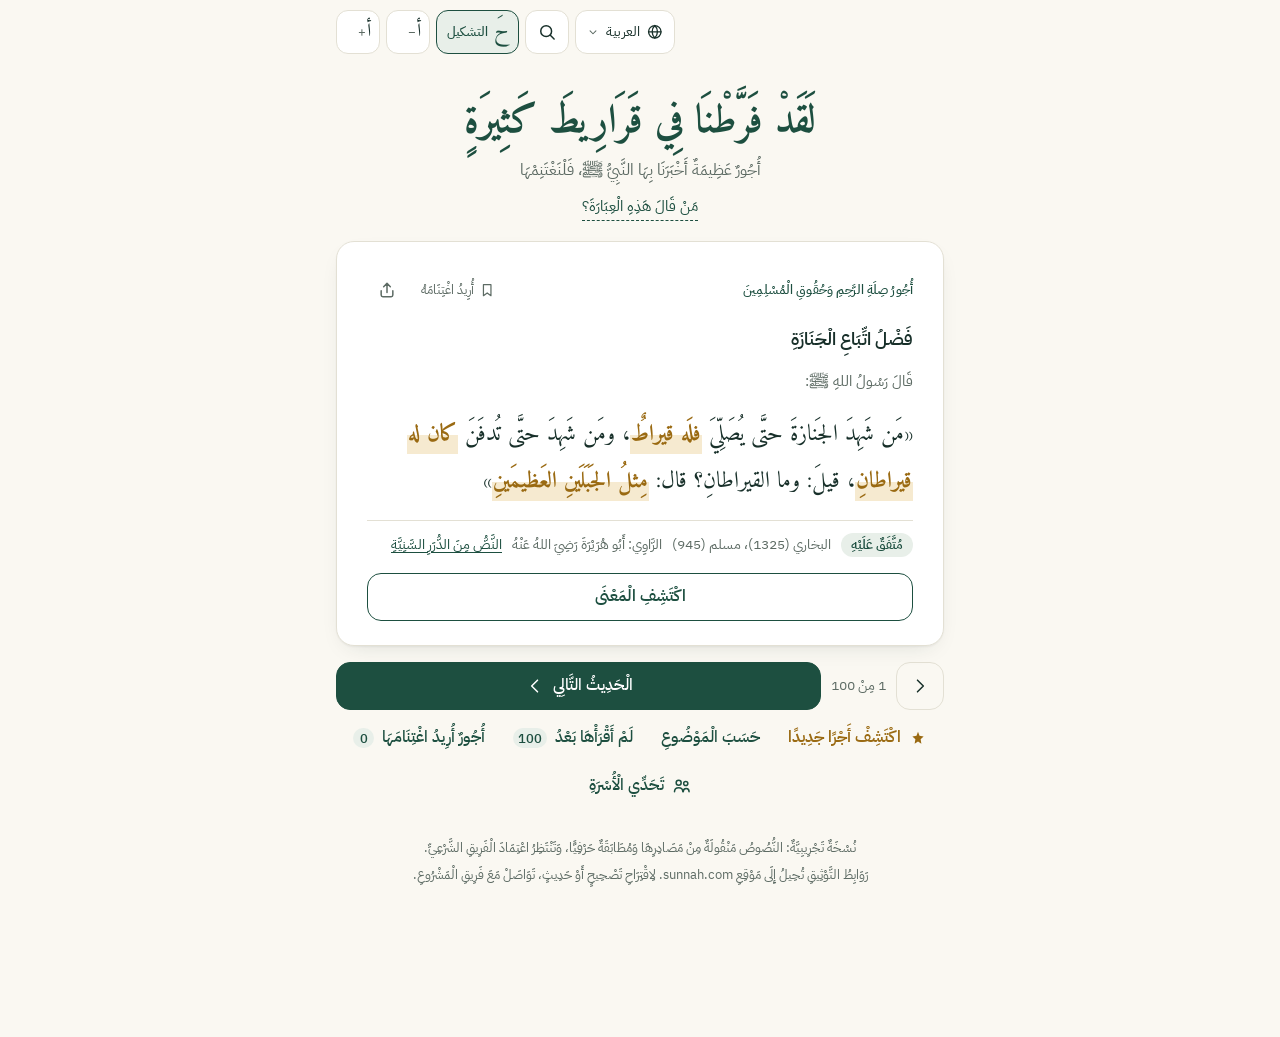
==== ar/index.html @ 0599d665 "Publish Qararit site Co-Authored-By: Claude Opus 5.5 <noreply@anthropic.com> Claude-Session: https:/" ====
<!doctype html>
<html lang="ar" dir="rtl" data-lang-page="ar">
<head>
<meta charset="utf-8">
<meta name="viewport" content="width=device-width, initial-scale=1, viewport-fit=cover">
<title>لقد فرّطنا في قراريط كثيرة</title>
<meta name="description" content="أجور عظيمة أخبرنا بها النبي ﷺ، فلنغتنمها. أحاديث صحيحة فيها ثواب صريح، مع معناها وكيفية العمل بها.">
<meta name="theme-color" content="#1d4f40">
<meta property="og:title" content="لقد فرّطنا في قراريط كثيرة">
<meta property="og:description" content="أجور عظيمة أخبرنا بها النبي ﷺ، فلنغتنمها. أحاديث صحيحة فيها ثواب صريح، مع معناها وكيفية العمل بها.">
<link rel="alternate" hreflang="ar" href="/ar/">
<link rel="alternate" hreflang="en" href="/en/">
<link rel="alternate" hreflang="ur" href="/ur/">
<link rel="alternate" hreflang="id" href="/id/">
<link rel="alternate" hreflang="fr" href="/fr/">
<link rel="alternate" hreflang="x-default" href="/">
<link rel="preconnect" href="https://fonts.googleapis.com">
<link rel="preconnect" href="https://fonts.gstatic.com" crossorigin>
<link rel="stylesheet" href="https://fonts.googleapis.com/css2?family=Amiri:wght@400;700&family=IBM+Plex+Sans+Arabic:wght@400;500;600&display=swap">
<link rel="stylesheet" href="../styles.css">
<script>window.QARARIT_BASE="../";</script>
<script src="../i18n/locales.js"></script>
<script src="../i18n.js"></script>
</head>
<body>
<div class="app">
  <header class="topbar">
    <button class="brand" id="brand" type="button" aria-label="العودة إلى البداية" data-i18n-attr="aria-label:brand.aria">لقد فرّطنا في قراريط كثيرة</button>
    <div class="tools">
      <div id="lang-picker"></div>
      <button class="icon-btn" id="btn-search" type="button" aria-label="بحث" data-i18n-attr="aria-label:tool.search">
        <svg viewBox="0 0 24 24" aria-hidden="true"><circle cx="11" cy="11" r="6.5"/><path d="m16 16 4.5 4.5"/></svg>
      </button>
      <button class="icon-btn tk" id="btn-tashkeel" type="button" aria-pressed="true" aria-label="تشكيل النص" title="إخفاء التشكيل">
        <span class="tk-glyph" aria-hidden="true">حَ</span><span class="tk-lbl" aria-hidden="true">التشكيل</span>
      </button>
      <button class="icon-btn text" id="btn-font-down" type="button" aria-label="تصغير الخط" data-i18n-attr="aria-label:tool.font.down"><span data-i18n="tool.font.glyph">أ</span><small>−</small></button>
      <button class="icon-btn text" id="btn-font-up" type="button" aria-label="تكبير الخط" data-i18n-attr="aria-label:tool.font.up"><span data-i18n="tool.font.glyph">أ</span><small>+</small></button>
    </div>
  </header>

  <main id="main">
    <!-- واجهة البطاقات -->
    <section id="view-deck" class="view">
      <div class="lang-offer" id="lang-offer" hidden></div>
      <div class="hero">
        <h1 id="site-title">لقد فرّطنا في قراريط كثيرة</h1>
        <p class="tagline" id="site-tagline">أجور عظيمة أخبرنا بها النبي ﷺ، فلنغتنمها</p>
        <details class="origin" id="origin">
          <summary data-i18n="origin.summary">من قال هذه العبارة؟</summary>
          <div class="origin-body" id="origin-body"></div>
        </details>
        <p class="tr-banner" id="tr-banner" hidden></p>
      </div>

      <div class="filter-bar" id="filter-bar" hidden>
        <span id="filter-label"></span>
        <button type="button" class="link-btn" id="filter-clear" data-i18n="filter.clear">عرض كل الأحاديث</button>
      </div>

      <div class="deck" id="deck">
        <p class="loading" id="loading" data-i18n="loading">جارٍ تحميل الأحاديث…</p>
      </div>

      <div class="share-box" id="share-box" hidden>
        <p class="share-h" data-i18n="share.heading">شارك هذا الحديث</p>
        <img id="share-img" alt="صورة بطاقة الحديث للمشاركة" data-i18n-attr="alt:share.img_alt">
        <p class="share-hint" id="share-hint" data-i18n="share.hint">يمكنك أيضًا الضغط مطولًا على الصورة لحفظها.</p>
        <div class="share-actions">
          <button type="button" class="btn primary small" id="share-image" data-i18n="share.image">مشاركة الصورة</button>
          <a class="btn small" id="share-wa" href="#" target="_blank" rel="noopener" data-i18n="share.wa">إرسال الرابط في واتساب</a>
        </div>
        <label for="share-url" data-i18n="share.url">رابط الحديث</label>
        <div class="share-row">
          <input id="share-url" type="text" readonly dir="ltr">
          <button type="button" class="btn small" id="share-copy" data-i18n="share.copy">نسخ</button>
        </div>
        <button type="button" class="link-btn" id="share-close" data-i18n="share.close">إغلاق</button>
      </div>

      <nav class="deck-nav" aria-label="التنقل بين الأحاديث" data-i18n-attr="aria-label:nav.aria">
        <div class="nav-main">
          <button type="button" class="btn ghost square" id="btn-prev" aria-label="الحديث السابق" data-i18n-attr="aria-label:nav.prev">
            <svg class="dir-icon" viewBox="0 0 24 24" aria-hidden="true"><path d="m9 5 7 7-7 7"/></svg>
          </button>
          <span class="counter" id="counter" aria-live="polite"></span>
          <button type="button" class="btn primary" id="btn-next"><span data-i18n="nav.next">الحديث التالي</span>
            <svg class="dir-icon" viewBox="0 0 24 24" aria-hidden="true"><path d="m15 5-7 7 7 7"/></svg>
          </button>
        </div>
        <div class="nav-secondary">
          <button type="button" class="btn quiet" id="btn-random">
            <svg viewBox="0 0 24 24" aria-hidden="true"><path d="M12 3.5 14 9l5.5 1-4 3.8 1 5.7-4.5-2.7-4.5 2.7 1-5.7-4-3.8L10 9z"/></svg><span data-i18n="nav.random">اكتشف أجرًا جديدًا</span></button>
          <button type="button" class="btn quiet" id="btn-topics" data-i18n="nav.topics">حسب الموضوع</button>
          <button type="button" class="btn quiet" id="btn-unread"><span data-i18n="nav.unread">لم أقرأها بعد</span> <span class="count" id="unread-count">0</span></button>
          <button type="button" class="btn quiet" id="btn-saved"><span data-i18n="nav.saved">أجور أريد اغتنامها</span> <span class="count" id="saved-count">0</span></button>
          <a class="btn quiet" id="btn-family" href="../family/">
            <svg viewBox="0 0 24 24" aria-hidden="true"><circle cx="8" cy="8" r="3"/><circle cx="16.5" cy="9" r="2.5"/><path d="M3 19c0-3 2.2-5 5-5s5 2 5 5M13.5 19c0-2.4 1.4-4 3.5-4s3.5 1.6 3.5 4"/></svg><span data-i18n="nav.family">تحدي الأسرة</span></a>
        </div>
      </nav>
    </section>

    <!-- التصنيفات -->
    <section id="view-topics" class="view page" hidden aria-labelledby="topics-h">
      <div class="page-head">
        <button type="button" class="back-link" data-back>
          <svg class="dir-icon" viewBox="0 0 24 24" aria-hidden="true"><path d="m9 5 7 7-7 7"/></svg><span data-i18n="back">رجوع</span></button>
        <h2 id="topics-h" tabindex="-1" data-i18n="topics.heading">تصفّح حسب الموضوع</h2>
      </div>
      <ul class="topic-list" id="topic-list"></ul>
      <p class="local-note" data-i18n="local.read_note">يُحسب ما قرأته على هذا الجهاز فقط، ولا يحتاج إلى حساب.</p>
    </section>

    <!-- أجور أريد اغتنامها -->
    <section id="view-saved" class="view page" hidden aria-labelledby="saved-h">
      <div class="page-head">
        <button type="button" class="back-link" data-back>
          <svg class="dir-icon" viewBox="0 0 24 24" aria-hidden="true"><path d="m9 5 7 7-7 7"/></svg><span data-i18n="back">رجوع</span></button>
        <h2 id="saved-h" tabindex="-1" data-i18n="saved.heading">أجور أريد اغتنامها</h2>
      </div>
      <p class="empty" id="saved-empty" data-i18n="saved.empty">قائمتك الشخصية للأعمال التي تنوي المداومة عليها. اضغط على علامة «أريد اغتنامه» أعلى أي بطاقة لتضيفها هنا. تُحفظ القائمة على جهازك فقط، بلا حساب.</p>
      <ul class="item-list" id="saved-list"></ul>
      <p class="local-note" data-i18n="saved.note">قائمتك وما قرأته محفوظان على هذا الجهاز وهذا المتصفح فقط، فلا ينتقلان إلى جهاز آخر، وقد يُمحيان إذا مُسحت بيانات المتصفح.</p>
    </section>

    <!-- البحث -->
    <section id="view-search" class="view page" hidden aria-labelledby="search-h">
      <div class="page-head">
        <button type="button" class="back-link" data-back>
          <svg class="dir-icon" viewBox="0 0 24 24" aria-hidden="true"><path d="m9 5 7 7-7 7"/></svg><span data-i18n="back">رجوع</span></button>
        <h2 id="search-h" data-i18n="search.heading">بحث</h2>
      </div>
      <label class="search-field" for="search-input">
        <svg viewBox="0 0 24 24" aria-hidden="true"><circle cx="11" cy="11" r="6.5"/><path d="m16 16 4.5 4.5"/></svg>
        <input id="search-input" type="search" placeholder="اكتب كلمة من الحديث أو عنوانه" data-i18n-attr="placeholder:search.placeholder" autocomplete="off">
      </label>
      <p class="empty" id="search-empty" hidden data-i18n="search.empty">لا توجد نتائج. جرّب كلمة أخرى مثل: الجنة، الصلاة، الصيام.</p>
      <ul class="item-list" id="search-list"></ul>
    </section>
  </main>

  <footer class="foot">
    <p id="pilot-notice"></p>
    <p data-i18n="foot.sources">روابط التوثيق تحيل إلى موقع sunnah.com. لاقتراح تصحيح أو حديث، تواصل مع فريق المشروع.</p>
  </footer>
</div>
<div class="toast" id="toast" role="status" aria-live="polite"></div>
<script src="../app.js"></script>
</body>
</html>
---- styles.css ----
/* Layout: one calm reading column; the hadith card is the centre of gravity, everything else is quiet around it. */
:root {
  --paper: #faf8f2;      /* page: warm ivory */
  --surface: #ffffff;    /* card */
  --ink: #18302a;        /* text: green-black */
  --muted: #5d6b64;
  --line: #e3e0d4;
  --green: #1d4f40;      /* identity */
  --green-soft: #e8efe9;
  --gold: #9a6a12;       /* reward only */
  --gold-wash: #f6ead0;
  --focus: #2f7a63;
  --shadow: 0 1px 2px rgba(24, 48, 42, .05), 0 8px 24px -12px rgba(24, 48, 42, .18);

  --f-text: "Amiri", "Traditional Arabic", "Noto Naskh Arabic", "Times New Roman", serif;
  --f-ui: "IBM Plex Sans Arabic", "Segoe UI", Tahoma, "Noto Sans Arabic", system-ui, sans-serif;

  --scale: 1;
  --r: 18px;
  color-scheme: light;
}
@media (prefers-color-scheme: dark) {
  :root:not([data-theme="light"]) {
    --paper: #0f1714; --surface: #16211d; --ink: #e6ece7; --muted: #9db0a6; --line: #273630;
    --green: #86c5aa; --green-soft: #1d2d27; --gold: #e2b65f; --gold-wash: #3a2f17; --focus: #86c5aa;
    --shadow: 0 1px 2px rgba(0,0,0,.3), 0 10px 28px -14px rgba(0,0,0,.6);
    color-scheme: dark;
  }
}
:root[data-theme="dark"] {
  --paper: #0f1714; --surface: #16211d; --ink: #e6ece7; --muted: #9db0a6; --line: #273630;
  --green: #86c5aa; --green-soft: #1d2d27; --gold: #e2b65f; --gold-wash: #3a2f17; --focus: #86c5aa;
  --shadow: 0 1px 2px rgba(0,0,0,.3), 0 10px 28px -14px rgba(0,0,0,.6);
  color-scheme: dark;
}

* { box-sizing: border-box; }
html { -webkit-text-size-adjust: 100%; }
body {
  margin: 0;
  background: var(--paper);
  color: var(--ink);
  font-family: var(--f-ui);
  font-size: calc(16px * var(--scale));
  line-height: 1.7;
}
[hidden] { display: none !important; }
button { font: inherit; color: inherit; }
a { color: var(--green); }
:focus-visible { outline: 2px solid var(--focus); outline-offset: 2px; border-radius: 8px; }
svg { width: 1.25em; height: 1.25em; fill: none; stroke: currentColor; stroke-width: 1.8; stroke-linecap: round; stroke-linejoin: round; flex: none; }

.app {
  max-width: 40rem;
  margin: 0 auto;
  padding-inline: 16px;
  padding-block: 0 24px;
  min-height: 100%;
  display: flex;
  flex-direction: column;
}

/* top bar */
.topbar {
  position: sticky;
  top: env(safe-area-inset-top, 0px);
  z-index: 5;
  display: flex;
  align-items: center;
  justify-content: space-between;
  gap: 12px;
  padding-block: 10px;
  background: var(--paper);
}
.brand {
  border: 0; background: none; cursor: pointer; padding: 4px 0;
  font-family: var(--f-text); font-weight: 700; font-size: clamp(1rem, 4.2vw, 1.3rem); color: var(--green);
  min-width: 0; white-space: nowrap; overflow: hidden; text-overflow: ellipsis; text-align: start;
  transition: opacity .2s ease, visibility .2s;
}
.brand.is-quiet { opacity: 0; visibility: hidden; }
.tools { display: flex; gap: 6px; }
.icon-btn {
  display: inline-grid; place-items: center;
  min-width: 44px; height: 44px; padding: 0 8px;
  border: 1px solid var(--line); border-radius: 12px; background: var(--surface);
  cursor: pointer; color: var(--ink);
}
.icon-btn.text { font-family: var(--f-text); font-size: 1.15rem; line-height: 1; display: inline-flex; align-items: center; gap: 1px; }
.icon-btn.text small { font-family: var(--f-ui); font-size: .8rem; color: var(--muted); }
.icon-btn:hover { border-color: var(--green); }

/* hero */
.hero { text-align: center; padding-block: 18px 14px; }
.hero h1 {
  margin: 0;
  font-family: var(--f-text); font-weight: 700;
  font-size: clamp(1.75rem, 6.4vw, 2.5rem);
  line-height: 1.5; color: var(--green);
  text-wrap: balance;
}
.tagline { margin: 4px 0 0; color: var(--muted); font-size: 1.02rem; text-wrap: balance; }
.origin { margin-top: 10px; font-size: .92rem; }
.origin summary {
  display: inline-block; cursor: pointer; list-style: none;
  color: var(--green); border-bottom: 1px dashed currentColor; padding-bottom: 1px;
}
.origin summary::-webkit-details-marker { display: none; }
.origin-body {
  margin-top: 12px; padding: 14px 16px; text-align: start;
  background: var(--green-soft); border-radius: 14px;
}
.origin-body .quote { font-family: var(--f-text); font-size: 1.35rem; color: var(--green); margin: 0 0 6px; text-align: center; }
.origin-body p { margin: 0 0 8px; }
.origin-body .src { color: var(--muted); font-size: .85rem; margin: 0; }

/* filter */
.filter-bar {
  display: flex; flex-wrap: wrap; align-items: center; justify-content: space-between; gap: 6px 12px;
  margin-bottom: 10px; padding: 8px 14px;
  border-radius: 12px; background: var(--green-soft); color: var(--green); font-weight: 500; font-size: .95rem;
}
.link-btn { border: 0; background: none; padding: 4px 0; cursor: pointer; color: var(--green); text-decoration: underline; text-underline-offset: 3px; font-size: .9rem; }

/* deck + card */
.deck { position: relative; touch-action: pan-y; }
.loading, .deck .error { text-align: center; color: var(--muted); padding: 48px 8px; margin: 0; }
.card { perspective: 1600px; }
.card-inner {
  position: relative;
  transform-style: preserve-3d;
  transition: transform .55s cubic-bezier(.3,.7,.2,1), height .35s ease;
}
.card.is-flipped .card-inner { transform: rotateY(180deg); }
.face {
  position: absolute; inset: 0 0 auto 0;
  backface-visibility: hidden; -webkit-backface-visibility: hidden;
  background: var(--surface);
  border: 1px solid var(--line);
  border-radius: var(--r);
  box-shadow: var(--shadow);
  padding: 20px 20px 18px;
  display: flex; flex-direction: column; gap: 14px;
}
.face.back { transform: rotateY(180deg); }

.card.slide-out-next { animation: outNext .2s ease-in forwards; }
.card.slide-out-prev { animation: outPrev .2s ease-in forwards; }
.card.slide-in-next { animation: inNext .28s ease-out; }
.card.slide-in-prev { animation: inPrev .28s ease-out; }
/* RTL: the next card arrives from the left */
@keyframes outNext { to { opacity: 0; transform: translateX(40px); } }
@keyframes outPrev { to { opacity: 0; transform: translateX(-40px); } }
@keyframes inNext { from { opacity: 0; transform: translateX(-40px); } }
@keyframes inPrev { from { opacity: 0; transform: translateX(40px); } }

.face-top { display: flex; align-items: center; justify-content: space-between; gap: 10px; }
.cat-tag { font-size: .82rem; color: var(--green); font-weight: 500; letter-spacing: .01em; }
.face-tools { display: flex; gap: 4px; }
.mini-btn {
  display: inline-grid; place-items: center; width: 40px; height: 40px;
  border: 0; border-radius: 10px; background: none; cursor: pointer; color: var(--muted);
}
.mini-btn:hover { background: var(--green-soft); color: var(--green); }
.mini-btn[aria-pressed="true"] { color: var(--gold); }
.mini-btn[aria-pressed="true"] svg { fill: currentColor; }
.mini-btn.labeled { width: auto; display: inline-flex; gap: 5px; padding: 0 10px; font-size: .82rem; font-family: var(--f-ui); }
.mini-btn.labeled[aria-pressed="true"] { background: var(--gold-wash); }

.h-title {
  margin: 0; font-family: var(--f-ui); font-weight: 600;
  font-size: 1.15rem; line-height: 1.5; color: var(--ink); text-wrap: balance;
}
.lead { margin: 0; color: var(--muted); font-size: .95rem; }
.h-text {
  margin: 0;
  font-family: var(--f-text);
  font-size: calc(1.42rem * var(--scale));
  line-height: 2.05;
  color: var(--ink);
  overflow-wrap: anywhere;
}
.h-text mark {
  background: linear-gradient(transparent 52%, var(--gold-wash) 52%);
  color: var(--gold);
  font-weight: 700;
  padding: 0 1px;
  -webkit-box-decoration-break: clone; box-decoration-break: clone;
}
.meta {
  display: flex; flex-wrap: wrap; align-items: baseline; gap: 4px 10px;
  padding-top: 12px; border-top: 1px solid var(--line);
  font-size: .86rem; color: var(--muted);
}
.grade {
  display: inline-block; padding: 1px 10px; border-radius: 999px;
  background: var(--green-soft); color: var(--green); font-weight: 600; font-size: .8rem;
}
.meta .refs { font-variant-numeric: tabular-nums; }

.btn {
  display: inline-flex; align-items: center; justify-content: center; gap: 8px;
  min-height: 48px; padding: 0 20px;
  border-radius: 14px; border: 1px solid var(--line); background: var(--surface);
  cursor: pointer; font-weight: 500; font-size: 1rem; text-decoration: none; color: var(--ink);
}
.btn:hover { border-color: var(--green); }
.btn.primary { background: var(--green); border-color: var(--green); color: var(--surface); }
.btn.primary:hover { filter: brightness(1.08); }
.btn.flip { width: 100%; color: var(--green); border-color: var(--green); background: transparent; font-weight: 600; }
.btn.quiet { border-color: transparent; background: none; color: var(--green); min-height: 44px; padding: 0 10px; }
.btn.quiet:hover { background: var(--green-soft); }
.btn.ghost { background: none; }
.btn.square { width: 48px; padding: 0; }
.btn.small { min-height: 40px; padding: 0 14px; font-size: .92rem; }
.btn:disabled { opacity: .4; cursor: default; }

/* back face */
.back-title { margin: 0; font-size: .95rem; color: var(--muted); font-weight: 500; }
.block h3 {
  margin: 0 0 4px; font-size: .98rem; font-weight: 600; color: var(--green);
  display: flex; align-items: center; gap: 8px;
}
.block p { margin: 0; font-size: calc(1.04rem * var(--scale)); }
.block.note { background: var(--gold-wash); border-radius: 12px; padding: 10px 14px; }
.block.note h3 { color: var(--gold); }
.detail { border-top: 1px solid var(--line); padding-top: 10px; font-size: .92rem; }
.detail summary { cursor: pointer; color: var(--green); font-weight: 500; padding: 4px 0; }
.detail dl { margin: 8px 0 0; display: grid; gap: 8px; }
.detail dt { color: var(--muted); font-size: .82rem; }
.detail dd { margin: 0; }
.detail ul { margin: 0; padding-inline-start: 18px; }
.back-actions { display: flex; flex-wrap: wrap; gap: 8px; }
.back-actions .btn { flex: 1 1 10rem; }

/* share */
.share-box { margin-top: 12px; padding: 12px 14px; border: 1px solid var(--line); border-radius: 14px; background: var(--surface); }
.share-h { margin: 0 0 10px; font-weight: 600; color: var(--ink); }
#share-img { display: block; width: 100%; max-width: 360px; margin: 0 auto; border: 1px solid var(--line); border-radius: 10px; }
#share-img:not([src]) { display: none; }
.share-hint { margin: 8px 0 10px; text-align: center; font-size: .8rem; color: var(--muted); }
.share-actions { display: flex; flex-wrap: wrap; gap: 8px; margin-bottom: 14px; }
.share-actions > * { flex: 1 1 10rem; text-align: center; }
#share-close { display: block; margin: 10px auto 0; }
.share-box label { display: block; font-size: .85rem; color: var(--muted); margin-bottom: 6px; }
.share-row { display: flex; gap: 8px; }
.share-row input {
  flex: 1; min-width: 0; height: 40px; padding: 0 10px;
  border: 1px solid var(--line); border-radius: 10px; background: var(--paper); color: var(--ink); font-size: .85rem;
}

/* nav */
.deck-nav { margin-top: 16px; display: grid; gap: 6px; }
.nav-main { display: flex; align-items: center; gap: 10px; }
.nav-main .btn.primary { flex: 1; }
.counter { min-width: 3.5em; text-align: center; color: var(--muted); font-size: .9rem; font-variant-numeric: tabular-nums; }
.nav-secondary { display: flex; justify-content: center; gap: 4px 6px; flex-wrap: wrap; }
#btn-random { color: var(--gold); font-weight: 600; }
#btn-random svg { width: 18px; height: 18px; fill: currentColor; stroke: none; }
.count {
  display: inline-grid; place-items: center; min-width: 1.6em; height: 1.6em; padding: 0 5px;
  border-radius: 999px; background: var(--green-soft); font-size: .8rem; font-variant-numeric: tabular-nums;
}

/* pages */
.page { padding-top: 6px; }
.page-head { display: flex; align-items: center; gap: 10px; margin-bottom: 14px; }
.page-head h2 { margin: 0; font-size: 1.25rem; font-weight: 600; }
.page-head h2:focus { outline: none; }
.back-link {
  display: inline-flex; align-items: center; gap: 4px; min-height: 44px; padding: 0 10px 0 12px;
  border: 1px solid var(--line); border-radius: 12px; background: var(--surface); cursor: pointer; font-size: .92rem;
}
.topic-list, .item-list { list-style: none; margin: 0; padding: 0; display: grid; gap: 10px; }
.topic-list button, .item-list button {
  width: 100%; text-align: start; cursor: pointer;
  display: grid; gap: 2px;
  padding: 14px 16px; border: 1px solid var(--line); border-radius: 14px; background: var(--surface);
}
.topic-list button:hover, .item-list button:hover { border-color: var(--green); }
.topic-list .t-name { display: flex; justify-content: space-between; align-items: center; gap: 10px; font-weight: 600; font-size: 1.05rem; color: var(--green); }
.topic-list .t-hint, .item-list .i-sub { color: var(--muted); font-size: .9rem; }
.item-list .i-title { font-weight: 600; }
.item-list .i-snip { font-family: var(--f-text); font-size: 1.05rem; color: var(--ink); line-height: 1.9; }
.empty { color: var(--muted); text-align: center; padding: 24px 8px; margin: 0; }
.search-field {
  display: flex; align-items: center; gap: 8px; margin-bottom: 14px;
  padding: 0 14px; height: 52px;
  border: 1px solid var(--line); border-radius: 14px; background: var(--surface); color: var(--muted);
}
.search-field:focus-within { border-color: var(--green); }
.search-field input { flex: 1; min-width: 0; border: 0; outline: none; background: none; color: var(--ink); font: inherit; font-size: 1.05rem; }

.foot { margin-top: auto; padding-top: 28px; text-align: center; color: var(--muted); font-size: .8rem; line-height: 1.8; }
.foot p { margin: 0 0 4px; }

.toast {
  position: fixed; left: 50%; bottom: calc(20px + env(safe-area-inset-bottom, 0px));
  transform: translate(-50%, 20px); opacity: 0; pointer-events: none;
  background: var(--ink); color: var(--paper);
  padding: 10px 18px; border-radius: 12px; font-size: .92rem; max-width: calc(100% - 32px);
  transition: opacity .2s, transform .2s;
}
.toast.show { opacity: 1; transform: translate(-50%, 0); }

@media (min-width: 640px) {
  .face { padding: 28px 30px 24px; gap: 16px; }
  .hero { padding-block: 28px 20px; }
}

@media (prefers-reduced-motion: reduce) {
  .card-inner { transition: none; transform: none !important; }
  .face.back { transform: none; }
  .face { backface-visibility: visible; }
  .card:not(.is-flipped) .face.back, .card.is-flipped .face.front { visibility: hidden; }
  .card[class*="slide-"] { animation: none !important; }
  .toast { transition: none; }
}

/* المرحلة الثانية: الوقفات و«للمزيد من التأمل» */
.block.reflect p { font-family: var(--f-text); font-size: calc(1.12rem * var(--scale)); line-height: 1.9; }
.block .cond { display: flex; gap: 6px; align-items: flex-start; margin-top: 8px; padding: 8px 12px; border-radius: 10px; background: var(--gold-wash); font-size: calc(.95rem * var(--scale)); }
.block .cond svg { flex: none; width: 18px; height: 18px; margin-top: 3px; color: var(--gold); fill: none; stroke: currentColor; stroke-width: 1.8; stroke-linecap: round; stroke-linejoin: round; }
.detail.more summary { font-size: 1rem; font-weight: 600; }
.more-item { padding-block: 12px 4px; border-bottom: 1px dashed var(--line); }
.more-item:last-child { border-bottom: 0; }
.more-item h4 { margin: 0 0 6px; font-size: .9rem; color: var(--gold); font-weight: 600; }
.more-item p { margin: 0 0 6px; font-size: calc(1rem * var(--scale)); }
.more-item .verse { font-family: var(--f-text); font-size: calc(1.15rem * var(--scale)); line-height: 2; text-align: center; color: var(--ink); }
.more-item .cite { font-size: .82rem; color: var(--muted); }
.more-item dl { margin: 0; display: grid; gap: 8px; }
.t-progress { display: block; margin-top: 4px; font-size: .78rem; color: var(--gold); }
.local-note { margin: 16px 0 0; font-size: .8rem; color: var(--muted); }
.meta a.dorar { color: var(--green); text-decoration: underline; text-underline-offset: 3px; }

/* زر التشكيل: يبدّل بين النص المشكول كما في الدرر السنية والنص بلا حركات */
.icon-btn.tk { display: inline-flex; align-items: center; gap: 6px; padding: 0 10px; color: var(--muted); transition: background-color .15s, border-color .15s, color .15s; }
.icon-btn.tk .tk-glyph { font-family: var(--f-text); font-size: 1.3rem; line-height: 1; min-width: 1ch; text-align: center; padding-bottom: 2px; }
.icon-btn.tk .tk-lbl { display: none; font-size: .8rem; font-weight: 500; }
@media (hover: none) { .icon-btn.tk:hover { border-color: var(--line); } }
.icon-btn.tk[aria-pressed="true"] { background: var(--green-soft); border-color: var(--green); color: var(--green); }
@media (min-width: 420px) { .icon-btn.tk .tk-lbl { display: inline; } }
@media (prefers-reduced-motion: reduce) { .icon-btn.tk { transition: none; } }

/* المرحلة الثالثة: تعدد اللغات. الاتجاه يتبع html[dir]، والخطوط تتبع html[lang] */
html[lang="en"], html[lang="fr"], html[lang="id"] {
  --f-text: "IBM Plex Serif", Georgia, "Times New Roman", serif;
  --f-ui: "IBM Plex Sans", "Segoe UI", system-ui, -apple-system, Arial, sans-serif;
}
html[lang="ur"] {
  --f-text: "Noto Nastaliq Urdu", "Jameel Noori Nastaleeq", "Urdu Typesetting", "Noto Naskh Arabic", serif;
  --f-ui: "Noto Sans Arabic", "Segoe UI", Tahoma, system-ui, sans-serif;
}
/* نص عربي داخل واجهة بلغة أخرى: خطه العربي واتجاهه من اليمين لليسار */
:not(html)[lang="ar"] {
  --f-text: "Amiri", "Traditional Arabic", "Noto Naskh Arabic", serif;
  --f-ui: "IBM Plex Sans Arabic", "Segoe UI", Tahoma, "Noto Sans Arabic", sans-serif;
  font-family: var(--f-ui);
}
html:not([lang="ar"]) .h-title[lang="ar"] { font-family: var(--f-ui); }

html[dir="ltr"] .h-text { font-size: calc(1.2rem * var(--scale)); line-height: 1.75; }
html[dir="ltr"] .hero h1 { line-height: 1.25; }
html[dir="ltr"] .item-list .i-snip { font-size: 1rem; line-height: 1.6; }
html[dir="ltr"] .block.reflect p { font-size: calc(1.06rem * var(--scale)); line-height: 1.7; }
html[dir="ltr"] .origin-body .quote { font-size: 1.2rem; font-style: italic; }

/* الأردية بالنستعليق: حروف أكبر وسطور أعلى حتى لا تتداخل النقاط والمدّات */
html[lang="ur"] body { line-height: 1.9; }
html[lang="ur"] .h-text { font-size: calc(1.32rem * var(--scale)); line-height: 2.45; }
html[lang="ur"] .block p, html[lang="ur"] .more-item p { font-family: var(--f-text); font-size: calc(1.02rem * var(--scale)); line-height: 2.3; }
html[lang="ur"] .block.reflect p { font-size: calc(1.06rem * var(--scale)); line-height: 2.35; }
html[lang="ur"] .hero h1 { line-height: 2; font-size: clamp(1.55rem, 5.6vw, 2.2rem); }
html[lang="ur"] .brand { line-height: 2; }
html[lang="ur"] .item-list .i-snip { line-height: 2.3; font-size: 1rem; }
html[lang="ur"] .origin-body .quote { line-height: 2.2; }

/* الأسهم والحركة تنعكس في الواجهات من اليسار لليمين */
html[dir="ltr"] .dir-icon { transform: scaleX(-1); }
html[dir="ltr"] .card.slide-out-next { animation-name: outNextL; }
html[dir="ltr"] .card.slide-out-prev { animation-name: outPrevL; }
html[dir="ltr"] .card.slide-in-next { animation-name: inNextL; }
html[dir="ltr"] .card.slide-in-prev { animation-name: inPrevL; }
@keyframes outNextL { to { opacity: 0; transform: translateX(-40px); } }
@keyframes outPrevL { to { opacity: 0; transform: translateX(40px); } }
@keyframes inNextL { from { opacity: 0; transform: translateX(40px); } }
@keyframes inPrevL { from { opacity: 0; transform: translateX(-40px); } }

/* زر اللغة */
.lang-picker { position: relative; }
.lang-btn {
  display: inline-flex; align-items: center; gap: 6px; height: 44px; padding: 0 10px;
  border: 1px solid var(--line); border-radius: 12px; background: var(--surface); cursor: pointer; color: var(--ink);
  font-size: .88rem; white-space: nowrap;
}
.lang-btn:hover, .lang-btn[aria-expanded="true"] { border-color: var(--green); color: var(--green); }
.lang-btn .caret { width: 14px; height: 14px; color: var(--muted); }
.lang-cur { max-width: 7.5em; overflow: hidden; text-overflow: ellipsis; }
.lang-menu {
  position: absolute; inset-inline-end: 0; top: calc(100% + 6px); z-index: 20;
  min-width: 13rem; margin: 0; padding: 6px; list-style: none;
  background: var(--surface); border: 1px solid var(--line); border-radius: 14px; box-shadow: var(--shadow);
}
.lang-menu button {
  display: block; width: 100%; min-height: 44px; padding: 8px 12px; text-align: start;
  border: 0; border-radius: 10px; background: none; cursor: pointer; font-size: 1rem;
}
.lang-menu button[lang="ar"] { font-family: "IBM Plex Sans Arabic", Tahoma, sans-serif; }
.lang-menu button[lang="ur"] { font-family: "Noto Nastaliq Urdu", "Noto Sans Arabic", serif; line-height: 2; }
.lang-menu button[lang="en"], .lang-menu button[lang="fr"], .lang-menu button[lang="id"] { font-family: "IBM Plex Sans", "Segoe UI", system-ui, sans-serif; }
.lang-menu button:hover { background: var(--green-soft); }
.lang-menu button[aria-checked="true"] { color: var(--green); font-weight: 600; background: var(--green-soft); }
.lang-menu button[aria-checked="true"]::after { content: " ✓"; }
@media (max-width: 420px) {
  .tools { gap: 4px; }
  .lang-btn { padding: 0 8px; gap: 4px; }
  .lang-btn .caret { display: none; }
  .icon-btn { min-width: 40px; padding: 0 6px; }
}
@media (max-width: 359px) { .lang-cur { display: none; } }

/* وسم الترجمة وحالتها */
.tr-label { display: flex; flex-wrap: wrap; align-items: center; gap: 4px 8px; margin: -4px 0 0; font-size: .8rem; color: var(--gold); font-weight: 600; }
.tr-status { display: inline-block; padding: 1px 9px; border-radius: 999px; font-size: .74rem; font-weight: 600; line-height: 1.6; }
.tr-status.draft { background: var(--gold-wash); color: var(--gold); }
.tr-status.ok { background: var(--green-soft); color: var(--green); }
.tr-row { display: flex; flex-wrap: wrap; align-items: baseline; justify-content: space-between; gap: 2px 12px; margin-top: -4px; }
.tr-note { margin: 0; font-size: .78rem; color: var(--muted); flex: 1 1 16rem; }
.tr-row .link-btn { white-space: nowrap; }
.ar-orig { padding: 12px 14px; border-radius: 12px; background: var(--green-soft); border-inline-start: 3px solid var(--green); text-align: start; }
.ar-orig .ar-h { margin: 0 0 4px; font-size: .78rem; color: var(--muted); font-weight: 600; }
.ar-orig .lead { margin-bottom: 2px; }
.ar-orig .h-text { font-size: calc(1.3rem * var(--scale)); line-height: 2; }
.ar-orig a.dorar { display: inline-block; margin-top: 6px; font-size: .8rem; color: var(--green); }
.tr-banner { margin: 12px 0 0; padding: 8px 12px; border-radius: 12px; background: var(--gold-wash); color: var(--ink); font-size: .82rem; text-align: start; }
.lang-offer { display: flex; flex-wrap: wrap; align-items: center; gap: 6px 10px; margin-top: 8px; padding: 10px 14px; border-radius: 12px; background: var(--green-soft); font-size: .9rem; }
.lang-offer > span { flex: 1 1 12rem; }
.lang-offer svg { color: var(--green); }
.card.pending .pending-h { margin: 0; font-weight: 600; font-size: 1.1rem; color: var(--green); }
.card.pending p { margin: 0; }
.verse-meaning .lbl { color: var(--muted); font-weight: 600; font-size: .85rem; }
.origin-body .quote-ar { font-family: "Amiri", serif; text-align: center; color: var(--muted); font-size: 1.1rem; margin: 0 0 8px; }
html.i18n-wait .app { visibility: hidden; }
html.lang-busy .deck { opacity: .55; transition: opacity .15s; }
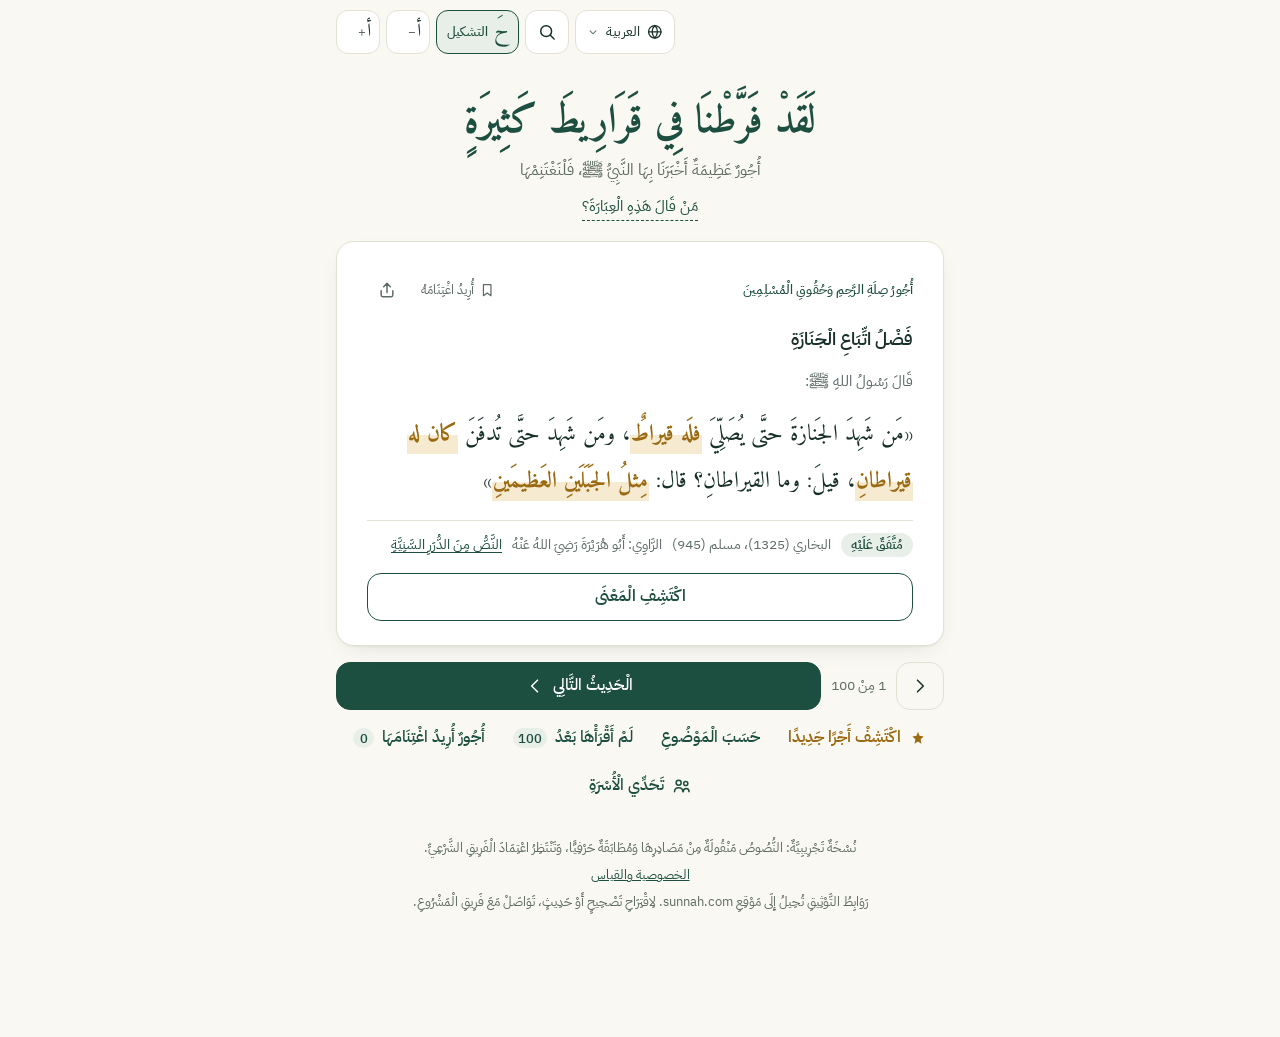
==== commit fee47db3: "Add privacy-respecting analytics, impact dashboard and privacy page - analytics.js: allow-listed eve" ====
--- a/ar/index.html
+++ b/ar/index.html
@@ -21,6 +21,7 @@
 <script>window.QARARIT_BASE="../";</script>
 <script src="../i18n/locales.js"></script>
 <script src="../i18n.js"></script>
+<script src="../analytics.js"></script>
 </head>
 <body>
 <div class="app">
@@ -141,6 +142,7 @@
 
   <footer class="foot">
     <p id="pilot-notice"></p>
+    <p><a href="../privacy/" data-i18n="foot.privacy">الخصوصية والقياس</a></p>
     <p data-i18n="foot.sources">روابط التوثيق تحيل إلى موقع sunnah.com. لاقتراح تصحيح أو حديث، تواصل مع فريق المشروع.</p>
   </footer>
 </div>
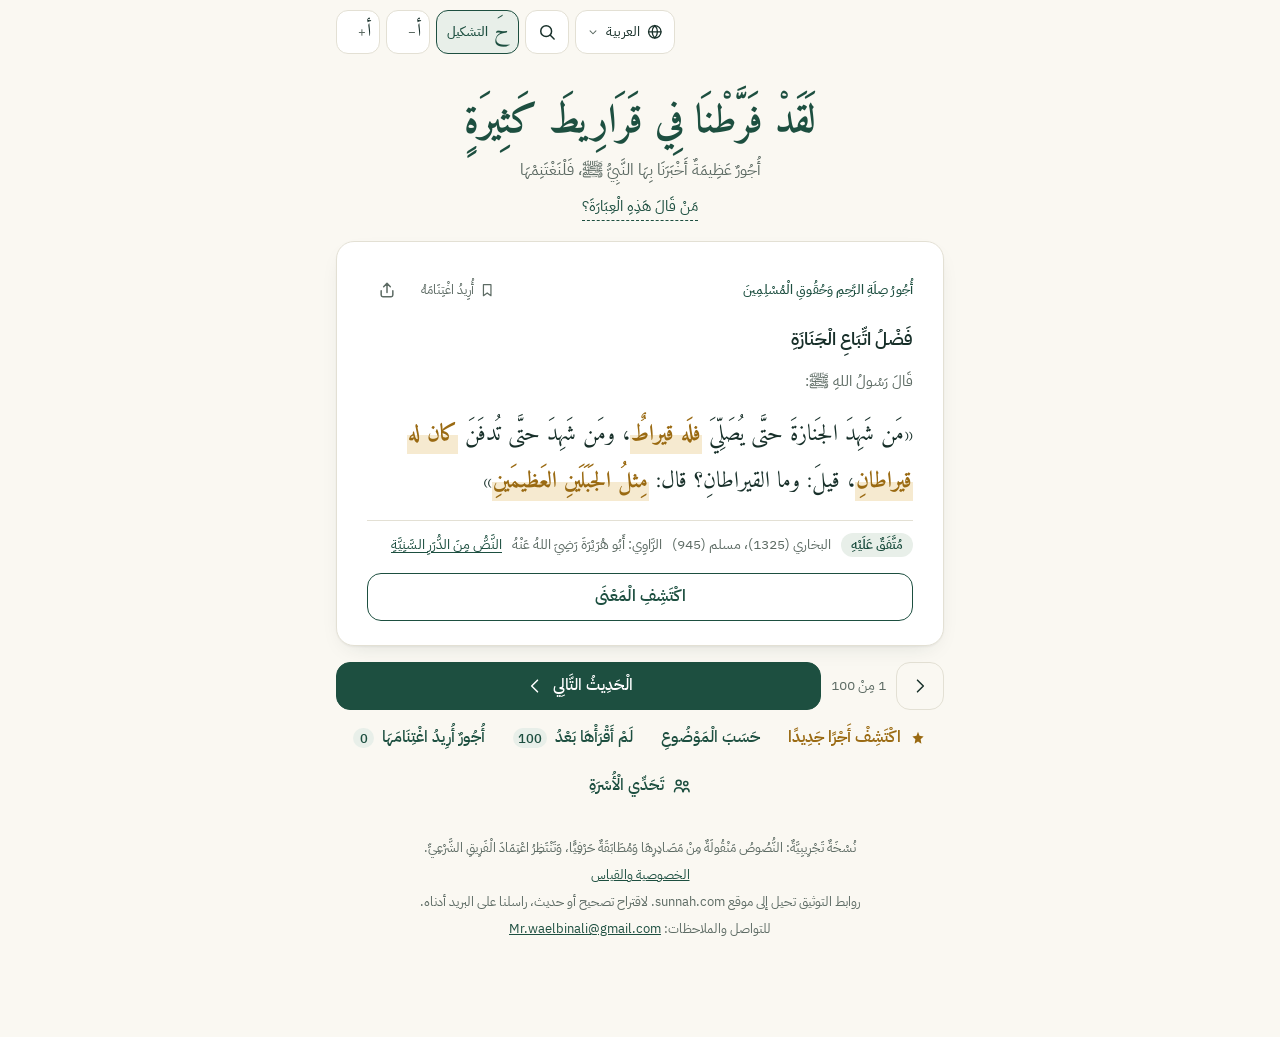
==== commit d2d68c3c: "Add contact and feedback email to footers and privacy page Co-Authored-By: Claude Opus 5.5 <noreply@" ====
--- a/ar/index.html
+++ b/ar/index.html
@@ -143,7 +143,8 @@
   <footer class="foot">
     <p id="pilot-notice"></p>
     <p><a href="../privacy/" data-i18n="foot.privacy">الخصوصية والقياس</a></p>
-    <p data-i18n="foot.sources">روابط التوثيق تحيل إلى موقع sunnah.com. لاقتراح تصحيح أو حديث، تواصل مع فريق المشروع.</p>
+    <p data-i18n="foot.sources">روابط التوثيق تحيل إلى موقع sunnah.com. لاقتراح تصحيح أو حديث، راسلنا على البريد أدناه.</p>
+    <p><span data-i18n="foot.contact">للتواصل والملاحظات:</span> <a href="mailto:Mr.waelbinali@gmail.com" dir="ltr">Mr.waelbinali@gmail.com</a></p>
   </footer>
 </div>
 <div class="toast" id="toast" role="status" aria-live="polite"></div>
